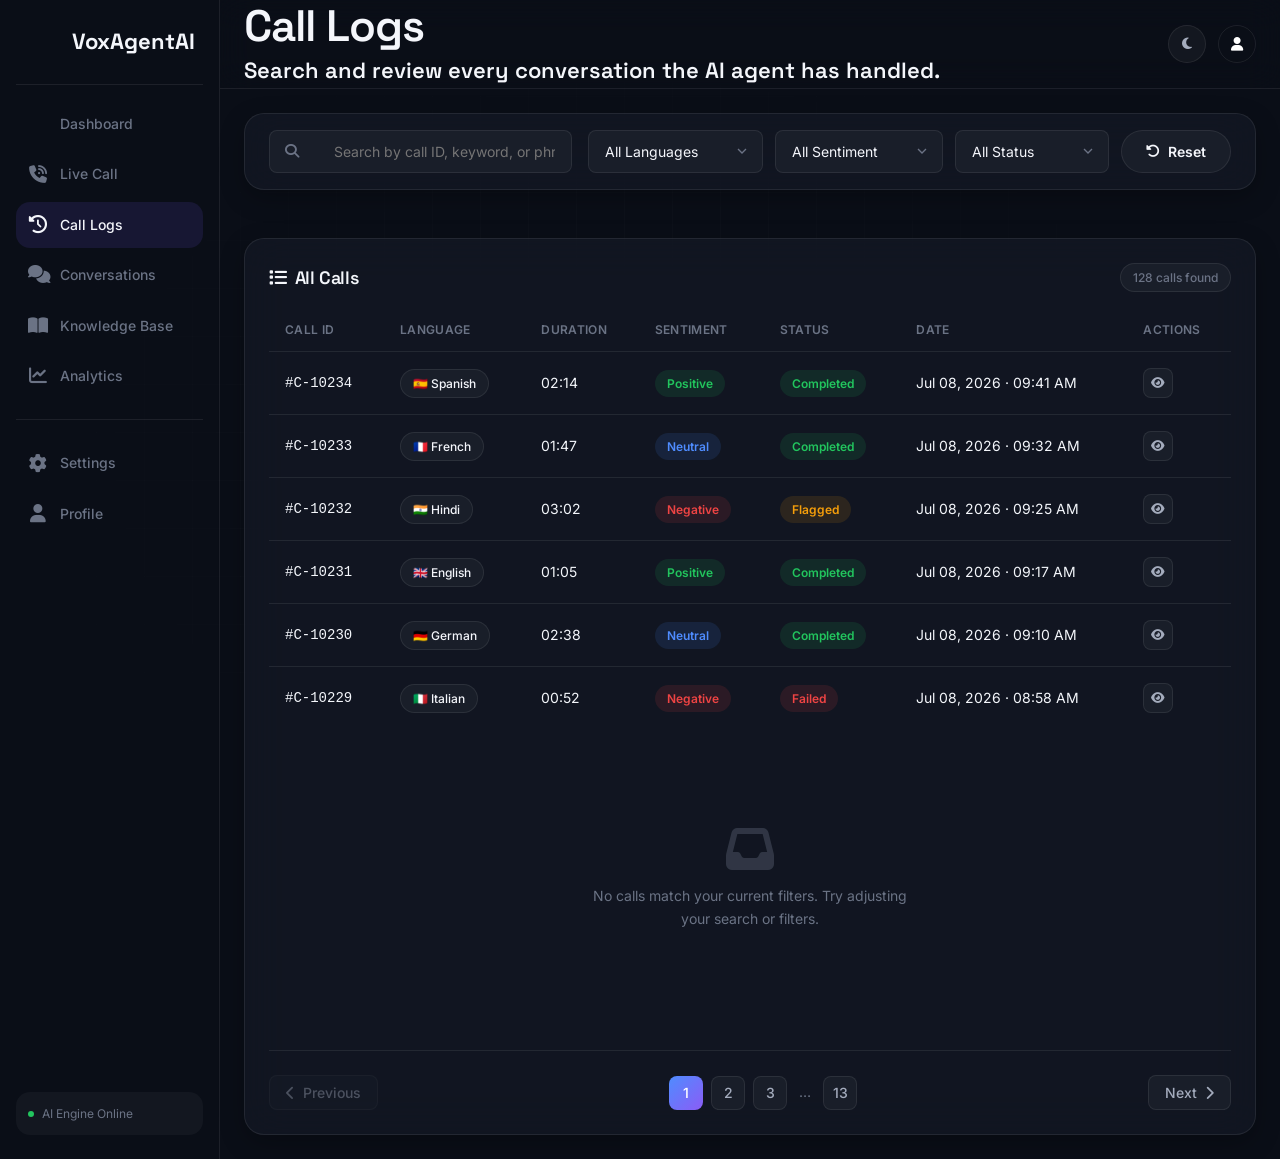
==== frontend/call-logs.html @ 4a0886b3 "Initial commit" ====
<!DOCTYPE html>
<html lang="en">
<head>
<meta charset="UTF-8">
<meta name="viewport" content="width=device-width, initial-scale=1.0">
<title>Call Logs — VoxAgent AI</title>
<meta name="description" content="Search, filter, and review the full transcript history of every AI voice agent call.">

<link rel="preconnect" href="https://fonts.googleapis.com">
<link rel="preconnect" href="https://fonts.gstatic.com" crossorigin>
<link href="https://fonts.googleapis.com/css2?family=Space+Grotesk:wght@400;500;600;700&family=Inter:wght@300;400;500;600;700;800&display=swap" rel="stylesheet">
<link rel="stylesheet" href="https://cdnjs.cloudflare.com/ajax/libs/font-awesome/6.5.1/css/all.min.css">

<link rel="stylesheet" href="css/style.css">
<link rel="stylesheet" href="css/components.css">
<link rel="stylesheet" href="css/dashboard.css">
<link rel="stylesheet" href="css/animations.css">
<link rel="stylesheet" href="css/responsive.css">
</head>
<body class="dark-mode" data-page="call-logs">

<div class="bg-decoration" aria-hidden="true">
  <div class="bg-glow bg-glow-1"></div>
  <div class="bg-glow bg-glow-2"></div>
  <div class="bg-grid"></div>
</div>

<div class="app-shell">

  <!-- SIDEBAR -->
  <aside class="sidebar" id="sidebar">
    <div class="sidebar-logo">
      <span class="logo-icon"><i class="fa-solid fa-waveform-lines"></i></span>
      <span class="logo-text">VoxAgent<span class="logo-accent">AI</span></span>
    </div>

    <nav class="sidebar-nav">
      <a href="dashboard.html" class="sidebar-link">
        <i class="fa-solid fa-grid-2"></i><span>Dashboard</span>
      </a>
      <a href="live-calls.html" class="sidebar-link">
        <i class="fa-solid fa-phone-volume"></i><span>Live Call</span>
      </a>
      <a href="call-logs.html" class="sidebar-link active">
        <i class="fa-solid fa-clock-rotate-left"></i><span>Call Logs</span>
      </a>
      <a href="conversation.html" class="sidebar-link">
        <i class="fa-solid fa-comments"></i><span>Conversations</span>
      </a>
      <a href="knowledge.html" class="sidebar-link">
        <i class="fa-solid fa-book-open"></i><span>Knowledge Base</span>
      </a>
      <a href="analytics.html" class="sidebar-link">
        <i class="fa-solid fa-chart-line"></i><span>Analytics</span>
      </a>
      <div class="sidebar-divider"></div>
      <a href="settings.html" class="sidebar-link">
        <i class="fa-solid fa-gear"></i><span>Settings</span>
      </a>
      <a href="profile.html" class="sidebar-link">
        <i class="fa-solid fa-user"></i><span>Profile</span>
      </a>
    </nav>

    <div class="sidebar-footer">
      <div class="sidebar-status">
        <span class="pulse-dot pulse-dot-sm"></span> AI Engine Online
      </div>
    </div>
  </aside>

  <!-- MAIN CONTENT -->
  <div class="main-content">

    <header class="topbar">
      <button class="sidebar-hamburger" id="sidebarHamburger" aria-label="Toggle sidebar">
        <i class="fa-solid fa-bars"></i>
      </button>
      <div class="topbar-title">
        <h1>Call Logs</h1>
        <p>Search and review every conversation the AI agent has handled.</p>
      </div>
      <div class="topbar-actions">
        <button class="theme-toggle" id="themeToggle" aria-label="Toggle theme">
          <i class="fa-solid fa-moon"></i>
        </button>
        <div class="topbar-avatar">
          <img src="assets/images/avatar-placeholder.png" alt="User avatar" onerror="this.style.display='none'">
          <span class="avatar-fallback"><i class="fa-solid fa-user"></i></span>
        </div>
      </div>
    </header>

    <div class="page-content">

      <!-- ============================================= -->
      <!-- FILTER BAR                                      -->
      <!-- ============================================= -->
      <div class="filter-bar glass-panel">
        <div class="filter-search-wrap">
          <i class="fa-solid fa-magnifying-glass"></i>
          <input type="text" id="callSearchInput" class="form-input filter-search-input" placeholder="Search by call ID, keyword, or phrase...">
        </div>

        <div class="filter-select-group">
          <select class="form-select filter-select" id="filterLanguage">
            <option value="">All Languages</option>
            <option value="en">English</option>
            <option value="es">Spanish</option>
            <option value="fr">French</option>
            <option value="de">German</option>
            <option value="hi">Hindi</option>
          </select>

          <select class="form-select filter-select" id="filterSentiment">
            <option value="">All Sentiment</option>
            <option value="positive">Positive</option>
            <option value="neutral">Neutral</option>
            <option value="negative">Negative</option>
          </select>

          <select class="form-select filter-select" id="filterStatus">
            <option value="">All Status</option>
            <option value="completed">Completed</option>
            <option value="flagged">Flagged</option>
            <option value="failed">Failed</option>
          </select>

          <button class="btn btn-outline" id="filterResetBtn">
            <i class="fa-solid fa-rotate-left"></i> Reset
          </button>
        </div>
      </div>

      <!-- ============================================= -->
      <!-- CALL LOGS TABLE                                 -->
      <!-- ============================================= -->
      <div class="table-card glass-panel">
        <div class="table-card-header">
          <h3><i class="fa-solid fa-list"></i> All Calls</h3>
          <span class="chart-badge" id="callCountBadge">128 calls found</span>
        </div>

        <div class="table-scroll">
          <table class="data-table" id="callLogsTable">
            <thead>
              <tr>
                <th>Call ID</th>
                <th>Language</th>
                <th>Duration</th>
                <th>Sentiment</th>
                <th>Status</th>
                <th>Date</th>
                <th>Actions</th>
              </tr>
            </thead>
            <tbody id="callLogsBody">
              <tr data-call-id="C-10234">
                <td class="cell-mono">#C-10234</td>
                <td><span class="lang-pill">🇪🇸 Spanish</span></td>
                <td>02:14</td>
                <td><span class="sentiment-tag sentiment-positive-tag">Positive</span></td>
                <td><span class="status-tag status-completed">Completed</span></td>
                <td>Jul 08, 2026 · 09:41 AM</td>
                <td>
                  <button class="table-icon-btn view-transcript-btn" data-call-id="C-10234" title="View transcript">
                    <i class="fa-solid fa-eye"></i>
                  </button>
                </td>
              </tr>
              <tr data-call-id="C-10233">
                <td class="cell-mono">#C-10233</td>
                <td><span class="lang-pill">🇫🇷 French</span></td>
                <td>01:47</td>
                <td><span class="sentiment-tag sentiment-neutral-tag">Neutral</span></td>
                <td><span class="status-tag status-completed">Completed</span></td>
                <td>Jul 08, 2026 · 09:32 AM</td>
                <td>
                  <button class="table-icon-btn view-transcript-btn" data-call-id="C-10233" title="View transcript">
                    <i class="fa-solid fa-eye"></i>
                  </button>
                </td>
              </tr>
              <tr data-call-id="C-10232">
                <td class="cell-mono">#C-10232</td>
                <td><span class="lang-pill">🇮🇳 Hindi</span></td>
                <td>03:02</td>
                <td><span class="sentiment-tag sentiment-negative-tag">Negative</span></td>
                <td><span class="status-tag status-flagged">Flagged</span></td>
                <td>Jul 08, 2026 · 09:25 AM</td>
                <td>
                  <button class="table-icon-btn view-transcript-btn" data-call-id="C-10232" title="View transcript">
                    <i class="fa-solid fa-eye"></i>
                  </button>
                </td>
              </tr>
              <tr data-call-id="C-10231">
                <td class="cell-mono">#C-10231</td>
                <td><span class="lang-pill">🇬🇧 English</span></td>
                <td>01:05</td>
                <td><span class="sentiment-tag sentiment-positive-tag">Positive</span></td>
                <td><span class="status-tag status-completed">Completed</span></td>
                <td>Jul 08, 2026 · 09:17 AM</td>
                <td>
                  <button class="table-icon-btn view-transcript-btn" data-call-id="C-10231" title="View transcript">
                    <i class="fa-solid fa-eye"></i>
                  </button>
                </td>
              </tr>
              <tr data-call-id="C-10230">
                <td class="cell-mono">#C-10230</td>
                <td><span class="lang-pill">🇩🇪 German</span></td>
                <td>02:38</td>
                <td><span class="sentiment-tag sentiment-neutral-tag">Neutral</span></td>
                <td><span class="status-tag status-completed">Completed</span></td>
                <td>Jul 08, 2026 · 09:10 AM</td>
                <td>
                  <button class="table-icon-btn view-transcript-btn" data-call-id="C-10230" title="View transcript">
                    <i class="fa-solid fa-eye"></i>
                  </button>
                </td>
              </tr>
              <tr data-call-id="C-10229">
                <td class="cell-mono">#C-10229</td>
                <td><span class="lang-pill">🇮🇹 Italian</span></td>
                <td>00:52</td>
                <td><span class="sentiment-tag sentiment-negative-tag">Negative</span></td>
                <td><span class="status-tag status-failed">Failed</span></td>
                <td>Jul 08, 2026 · 08:58 AM</td>
                <td>
                  <button class="table-icon-btn view-transcript-btn" data-call-id="C-10229" title="View transcript">
                    <i class="fa-solid fa-eye"></i>
                  </button>
                </td>
              </tr>
            </tbody>
          </table>
        </div>

        <!-- Empty state (hidden by default, shown by JS when no results) -->
        <div class="empty-state" id="callLogsEmpty" hidden>
          <i class="fa-solid fa-inbox"></i>
          <p>No calls match your current filters. Try adjusting your search or filters.</p>
        </div>

        <!-- Pagination -->
        <div class="pagination" id="callLogsPagination">
          <button class="pagination-btn" id="paginationPrev" disabled>
            <i class="fa-solid fa-chevron-left"></i> Previous
          </button>
          <div class="pagination-pages" id="paginationPages">
            <button class="pagination-page active">1</button>
            <button class="pagination-page">2</button>
            <button class="pagination-page">3</button>
            <span class="pagination-ellipsis">…</span>
            <button class="pagination-page">13</button>
          </div>
          <button class="pagination-btn" id="paginationNext">
            Next <i class="fa-solid fa-chevron-right"></i>
          </button>
        </div>
      </div>

    </div>
  </div>
</div>

<!-- ============================================= -->
<!-- TRANSCRIPT VIEWER MODAL                         -->
<!-- ============================================= -->
<div class="modal-overlay" id="transcriptModal">
  <div class="modal-box glass-panel transcript-modal-box">
    <div class="modal-header">
      <h3><i class="fa-solid fa-file-lines"></i> Transcript — <span id="transcriptModalCallId">#C-10234</span></h3>
      <button class="modal-close" id="transcriptModalClose"><i class="fa-solid fa-xmark"></i></button>
    </div>

    <div class="transcript-modal-meta">
      <span><i class="fa-solid fa-language"></i> Spanish (es-ES)</span>
      <span><i class="fa-solid fa-clock"></i> 02:14</span>
      <span><i class="fa-solid fa-face-smile"></i> Positive sentiment</span>
    </div>

    <div class="modal-body transcript-modal-scroll" id="transcriptModalBody">
      <div class="turn turn-user">
        <div class="turn-avatar"><i class="fa-solid fa-user"></i></div>
        <div class="turn-bubble">
          <p class="turn-text">¿Cuál es el estado de mi pedido #4521?</p>
          <span class="turn-meta">09:41:02 AM</span>
        </div>
      </div>
      <div class="turn turn-ai">
        <div class="turn-avatar"><i class="fa-solid fa-robot"></i></div>
        <div class="turn-bubble">
          <p class="turn-text">Tu pedido #4521 fue enviado ayer y llega el jueves.</p>
          <span class="turn-meta">Gemini · 310ms</span>
        </div>
      </div>
      <div class="turn turn-user">
        <div class="turn-avatar"><i class="fa-solid fa-user"></i></div>
        <div class="turn-bubble">
          <p class="turn-text">Perfecto, muchas gracias por la ayuda.</p>
          <span class="turn-meta">09:41:38 AM</span>
        </div>
      </div>
      <div class="turn turn-ai">
        <div class="turn-avatar"><i class="fa-solid fa-robot"></i></div>
        <div class="turn-bubble">
          <p class="turn-text">De nada. ¿Hay algo más en lo que pueda ayudarte?</p>
          <span class="turn-meta">Gemini · 280ms</span>
        </div>
      </div>
    </div>

    <div class="modal-actions">
      <button class="btn btn-outline" id="transcriptModalCancel">Close</button>
      <a href="conversation.html" class="btn btn-primary" id="transcriptModalFullView">
        <i class="fa-solid fa-up-right-and-down-left-from-center"></i> Open Full View
      </a>
    </div>
  </div>
</div>

<div class="toast-container" id="toastContainer"></div>

<script src="js/utils.js"></script>
<script src="js/api.js"></script>
<script src="js/app.js"></script>
<script src="js/calls.js"></script>
</body>
</html>
---- frontend/css/style.css ----
/* ==========================================================================
   VoxAgent AI — Global Stylesheet
   Design tokens, resets, typography, and core reusable layout components.
   Loaded on every page. Theme is controlled via body.dark-mode / body.light-mode.
   ========================================================================== */

/* --------------------------------------------------------------------------
   1. CSS VARIABLES — DESIGN TOKENS
   -------------------------------------------------------------------------- */
:root {
  /* Brand accent colors (theme-independent) */
  --accent-blue:    #4f8cff;
  --accent-purple:  #8b5cf6;
  --accent-green:   #22c55e;
  --accent-orange:  #f59e0b;
  --accent-pink:    #ec4899;
  --accent-teal:    #14b8a6;
  --accent-red:     #ef4444;

  /* Gradient */
  --gradient-primary: linear-gradient(135deg, var(--accent-blue), var(--accent-purple));

  /* Typography */
  --font-body: 'Inter', -apple-system, BlinkMacSystemFont, sans-serif;
  --font-display: 'Space Grotesk', 'Inter', sans-serif;

  /* Font sizes */
  --fs-xs: 0.75rem;
  --fs-sm: 0.875rem;
  --fs-base: 1rem;
  --fs-md: 1.125rem;
  --fs-lg: 1.375rem;
  --fs-xl: 1.75rem;
  --fs-2xl: 2.25rem;
  --fs-3xl: 3rem;
  --fs-4xl: 3.75rem;

  /* Spacing scale */
  --space-1: 0.25rem;
  --space-2: 0.5rem;
  --space-3: 0.75rem;
  --space-4: 1rem;
  --space-5: 1.5rem;
  --space-6: 2rem;
  --space-7: 3rem;
  --space-8: 4rem;
  --space-9: 6rem;

  /* Radii */
  --radius-sm: 8px;
  --radius-md: 14px;
  --radius-lg: 20px;
  --radius-full: 999px;

  /* Shadows */
  --shadow-sm: 0 2px 8px rgba(0, 0, 0, 0.15);
  --shadow-md: 0 8px 24px rgba(0, 0, 0, 0.25);
  --shadow-lg: 0 16px 48px rgba(0, 0, 0, 0.35);
  --shadow-glow-blue: 0 0 32px rgba(79, 140, 255, 0.25);

  /* Transitions */
  --transition-fast: 150ms ease;
  --transition-base: 250ms ease;
  --transition-slow: 450ms cubic-bezier(0.22, 1, 0.36, 1);

  /* Z-index scale */
  --z-nav: 100;
  --z-modal: 200;
  --z-toast: 300;

  /* Layout */
  --nav-height: 72px;
  --max-width: 1280px;
}

/* Dark mode (default) */
body.dark-mode {
  --bg-primary: #0a0e17;
  --bg-secondary: #10151f;
  --bg-elevated: #161c29;
  --bg-glass: rgba(22, 28, 41, 0.6);
  --border-glass: rgba(255, 255, 255, 0.08);
  --text-primary: #f4f6fb;
  --text-secondary: #a4acbd;
  --text-muted: #6b7385;
  --input-bg: rgba(255, 255, 255, 0.04);
}

/* Light mode */
body.light-mode {
  --bg-primary: #f7f8fb;
  --bg-secondary: #ffffff;
  --bg-elevated: #ffffff;
  --bg-glass: rgba(255, 255, 255, 0.65);
  --border-glass: rgba(15, 23, 42, 0.08);
  --text-primary: #10151f;
  --text-secondary: #4b5468;
  --text-muted: #8891a3;
  --input-bg: rgba(15, 23, 42, 0.03);
}

/* --------------------------------------------------------------------------
   2. RESET & BASE
   -------------------------------------------------------------------------- */
*, *::before, *::after {
  box-sizing: border-box;
  margin: 0;
  padding: 0;
}

html {
  scroll-behavior: smooth;
  -webkit-font-smoothing: antialiased;
}

body {
  font-family: var(--font-body);
  background-color: var(--bg-primary);
  color: var(--text-primary);
  line-height: 1.6;
  min-height: 100vh;
  overflow-x: hidden;
  transition: background-color var(--transition-base), color var(--transition-base);
}

img, svg {
  max-width: 100%;
  display: block;
}

a {
  text-decoration: none;
  color: inherit;
}

button {
  font-family: inherit;
  cursor: pointer;
  border: none;
  background: none;
  color: inherit;
}

input, textarea, select {
  font-family: inherit;
  color: inherit;
}

ul, ol {
  list-style: none;
}

h1, h2, h3, h4, h5, h6 {
  font-family: var(--font-display);
  font-weight: 600;
  line-height: 1.2;
  letter-spacing: -0.02em;
}

/* Scrollbar */
::-webkit-scrollbar {
  width: 10px;
}
::-webkit-scrollbar-track {
  background: var(--bg-primary);
}
::-webkit-scrollbar-thumb {
  background: var(--border-glass);
  border-radius: var(--radius-full);
}
::-webkit-scrollbar-thumb:hover {
  background: var(--accent-blue);
}

/* --------------------------------------------------------------------------
   3. BACKGROUND DECORATION
   -------------------------------------------------------------------------- */
.bg-decoration {
  position: fixed;
  inset: 0;
  z-index: -1;
  overflow: hidden;
  pointer-events: none;
}

.bg-glow {
  position: absolute;
  border-radius: 50%;
  filter: blur(120px);
  opacity: 0.35;
}

.bg-glow-1 {
  width: 600px;
  height: 600px;
  top: -200px;
  left: -100px;
  background: var(--accent-blue);
}

.bg-glow-2 {
  width: 500px;
  height: 500px;
  bottom: -150px;
  right: -100px;
  background: var(--accent-purple);
}

.bg-grid {
  position: absolute;
  inset: 0;
  background-image:
    linear-gradient(var(--border-glass) 1px, transparent 1px),
    linear-gradient(90deg, var(--border-glass) 1px, transparent 1px);
  background-size: 48px 48px;
  mask-image: radial-gradient(ellipse 80% 60% at 50% 0%, black 40%, transparent 100%);
}

/* --------------------------------------------------------------------------
   4. GLASS PANEL (core reusable surface)
   -------------------------------------------------------------------------- */
.glass-panel {
  background: var(--bg-glass);
  border: 1px solid var(--border-glass);
  border-radius: var(--radius-lg);
  backdrop-filter: blur(20px);
  -webkit-backdrop-filter: blur(20px);
  box-shadow: var(--shadow-md);
}

/* --------------------------------------------------------------------------
   5. NAVBAR
   -------------------------------------------------------------------------- */
.navbar {
  position: sticky;
  top: 0;
  z-index: var(--z-nav);
  height: var(--nav-height);
  display: flex;
  align-items: center;
  background: var(--bg-glass);
  backdrop-filter: blur(20px);
  -webkit-backdrop-filter: blur(20px);
  border-bottom: 1px solid var(--border-glass);
}

.nav-container {
  width: 100%;
  max-width: var(--max-width);
  margin: 0 auto;
  padding: 0 var(--space-6);
  display: flex;
  align-items: center;
  justify-content: space-between;
  gap: var(--space-5);
}

.nav-logo {
  display: flex;
  align-items: center;
  gap: var(--space-2);
  font-family: var(--font-display);
  font-weight: 700;
  font-size: var(--fs-md);
  flex-shrink: 0;
}

.logo-icon {
  display: inline-flex;
  align-items: center;
  justify-content: center;
  width: 34px;
  height: 34px;
  border-radius: var(--radius-sm);
  background: var(--gradient-primary);
  color: #fff;
  font-size: var(--fs-sm);
}

.logo-text { color: var(--text-primary); }
.logo-accent { color: var(--accent-blue); }

.nav-links {
  display: flex;
  align-items: center;
  gap: var(--space-6);
}

.nav-link {
  font-size: var(--fs-sm);
  font-weight: 500;
  color: var(--text-secondary);
  transition: color var(--transition-fast);
  position: relative;
}

.nav-link:hover { color: var(--text-primary); }

.nav-actions {
  display: flex;
  align-items: center;
  gap: var(--space-4);
}

.theme-toggle {
  width: 38px;
  height: 38px;
  border-radius: var(--radius-full);
  display: flex;
  align-items: center;
  justify-content: center;
  background: var(--input-bg);
  border: 1px solid var(--border-glass);
  color: var(--text-secondary);
  transition: all var(--transition-fast);
}

.theme-toggle:hover {
  color: var(--accent-blue);
  border-color: var(--accent-blue);
}

.nav-hamburger {
  display: none;
  flex-direction: column;
  gap: 5px;
  width: 24px;
}

.nav-hamburger span {
  display: block;
  height: 2px;
  width: 100%;
  background: var(--text-primary);
  border-radius: 2px;
}

/* --------------------------------------------------------------------------
   6. BUTTONS
   -------------------------------------------------------------------------- */
.btn {
  display: inline-flex;
  align-items: center;
  justify-content: center;
  gap: var(--space-2);
  padding: var(--space-3) var(--space-5);
  border-radius: var(--radius-full);
  font-size: var(--fs-sm);
  font-weight: 600;
  white-space: nowrap;
  transition: all var(--transition-fast);
}

.btn-lg {
  padding: var(--space-4) var(--space-6);
  font-size: var(--fs-base);
}

.btn-primary {
  background: var(--gradient-primary);
  color: #fff;
  box-shadow: var(--shadow-glow-blue);
}

.btn-primary:hover {
  transform: translateY(-2px);
  box-shadow: 0 8px 32px rgba(79, 140, 255, 0.4);
}

.btn-ghost {
  color: var(--text-secondary);
  background: transparent;
}

.btn-ghost:hover { color: var(--text-primary); }

.btn-outline {
  border: 1px solid var(--border-glass);
  color: var(--text-primary);
  background: var(--input-bg);
}

.btn-outline:hover {
  border-color: var(--accent-blue);
  color: var(--accent-blue);
}

/* --------------------------------------------------------------------------
   7. SECTION LAYOUT PRIMITIVES
   -------------------------------------------------------------------------- */
section {
  max-width: var(--max-width);
  margin: 0 auto;
  padding: var(--space-9) var(--space-6);
}

.section-header {
  text-align: center;
  max-width: 640px;
  margin: 0 auto var(--space-8);
}

.section-tag {
  display: inline-block;
  padding: var(--space-1) var(--space-4);
  border-radius: var(--radius-full);
  background: var(--input-bg);
  border: 1px solid var(--border-glass);
  color: var(--accent-blue);
  font-size: var(--fs-xs);
  font-weight: 600;
  letter-spacing: 0.05em;
  text-transform: uppercase;
  margin-bottom: var(--space-4);
}

.section-title {
  font-size: var(--fs-2xl);
  color: var(--text-primary);
  margin-bottom: var(--space-3);
}

.section-subtitle {
  color: var(--text-secondary);
  font-size: var(--fs-md);
}

/* --------------------------------------------------------------------------
   8. HERO SECTION
   -------------------------------------------------------------------------- */
.hero {
  padding-top: var(--space-9);
  text-align: center;
}

.hero-container {
  max-width: 880px;
  margin: 0 auto;
  display: flex;
  flex-direction: column;
  align-items: center;
}

.hero-badge {
  display: inline-flex;
  align-items: center;
  gap: var(--space-2);
  padding: var(--space-2) var(--space-4);
  border-radius: var(--radius-full);
  background: var(--input-bg);
  border: 1px solid var(--border-glass);
  font-size: var(--fs-xs);
  font-weight: 500;
  color: var(--text-secondary);
  margin-bottom: var(--space-5);
}

.pulse-dot {
  width: 8px;
  height: 8px;
  border-radius: 50%;
  background: var(--accent-green);
  box-shadow: 0 0 0 rgba(34, 197, 94, 0.6);
  animation: pulseDot 2s infinite;
}

.pulse-dot-sm { width: 6px; height: 6px; }

.hero-title {
  font-size: var(--fs-4xl);
  color: var(--text-primary);
  margin-bottom: var(--space-5);
}

.gradient-text {
  display: block;
  background: var(--gradient-primary);
  -webkit-background-clip: text;
  background-clip: text;
  color: transparent;
}

.hero-subtitle {
  font-size: var(--fs-md);
  color: var(--text-secondary);
  max-width: 620px;
  margin-bottom: var(--space-6);
}

.hero-cta {
  display: flex;
  gap: var(--space-4);
  margin-bottom: var(--space-8);
  flex-wrap: wrap;
  justify-content: center;
}

.hero-stats {
  display: flex;
  align-items: center;
  gap: var(--space-6);
  margin-bottom: var(--space-8);
  flex-wrap: wrap;
  justify-content: center;
}

.stat-item {
  display: flex;
  flex-direction: column;
  align-items: center;
}

.stat-value {
  font-family: var(--font-display);
  font-size: var(--fs-2xl);
  font-weight: 700;
  color: var(--text-primary);
}

.stat-suffix {
  font-family: var(--font-display);
  font-size: var(--fs-lg);
  font-weight: 700;
  color: var(--text-primary);
  margin-left: 2px;
}

.stat-label {
  font-size: var(--fs-xs);
  color: var(--text-muted);
  margin-top: var(--space-1);
}

.stat-divider {
  width: 1px;
  height: 32px;
  background: var(--border-glass);
}

/* Hero visual — call preview mock */
.hero-visual {
  width: 100%;
  max-width: 640px;
}

.call-preview { padding: 0; overflow: hidden; text-align: left; }

.call-preview-header {
  display: flex;
  align-items: center;
  gap: var(--space-3);
  padding: var(--space-4) var(--space-5);
  border-bottom: 1px solid var(--border-glass);
}

.call-preview-dots {
  display: flex;
  gap: 6px;
}

.call-preview-dots span {
  width: 10px;
  height: 10px;
  border-radius: 50%;
  background: var(--border-glass);
}

.call-preview-title {
  font-size: var(--fs-sm);
  font-weight: 600;
  color: var(--text-secondary);
  flex: 1;
}

.call-preview-status {
  display: flex;
  align-items: center;
  gap: var(--space-2);
  font-size: var(--fs-xs);
  color: var(--accent-green);
  font-weight: 500;
}

.call-preview-body {
  padding: var(--space-5);
}

.voice-wave {
  display: flex;
  align-items: center;
  justify-content: center;
  gap: 4px;
  height: 48px;
  margin-bottom: var(--space-5);
}

.voice-wave span {
  width: 4px;
  border-radius: var(--radius-full);
  background: var(--gradient-primary);
  animation: waveBounce 1.2s ease-in-out infinite;
}

.voice-wave span:nth-child(1) { height: 20%; animation-delay: 0s; }
.voice-wave span:nth-child(2) { height: 50%; animation-delay: 0.1s; }
.voice-wave span:nth-child(3) { height: 80%; animation-delay: 0.2s; }
.voice-wave span:nth-child(4) { height: 100%; animation-delay: 0.3s; }
.voice-wave span:nth-child(5) { height: 60%; animation-delay: 0.4s; }
.voice-wave span:nth-child(6) { height: 90%; animation-delay: 0.5s; }
.voice-wave span:nth-child(7) { height: 40%; animation-delay: 0.6s; }
.voice-wave span:nth-child(8) { height: 70%; animation-delay: 0.7s; }
.voice-wave span:nth-child(9) { height: 30%; animation-delay: 0.8s; }
.voice-wave span:nth-child(10) { height: 55%; animation-delay: 0.9s; }

.mock-transcript {
  display: flex;
  flex-direction: column;
  gap: var(--space-3);
}

.transcript-line {
  display: flex;
  align-items: flex-start;
  gap: var(--space-2);
  font-size: var(--fs-sm);
  color: var(--text-secondary);
}

.transcript-line i {
  margin-top: 3px;
  color: var(--text-muted);
  width: 16px;
}

.transcript-line.user { color: var(--text-primary); font-weight: 500; }
.transcript-line.detected i,
.transcript-line.detected { color: var(--accent-blue); font-size: var(--fs-xs); }
.transcript-line.ai { color: var(--text-primary); }
.transcript-line.ai i { color: var(--accent-purple); }

/* --------------------------------------------------------------------------
   9. TRUST STRIP
   -------------------------------------------------------------------------- */
.trust-strip {
  max-width: var(--max-width);
  margin: 0 auto;
  padding: var(--space-6) var(--space-6);
  text-align: center;
}

.trust-label {
  font-size: var(--fs-xs);
  color: var(--text-muted);
  text-transform: uppercase;
  letter-spacing: 0.05em;
  margin-bottom: var(--space-5);
}

.trust-logos {
  display: flex;
  flex-wrap: wrap;
  justify-content: center;
  gap: var(--space-7);
}

.trust-logos span {
  display: flex;
  align-items: center;
  gap: var(--space-2);
  color: var(--text-secondary);
  font-size: var(--fs-sm);
  font-weight: 500;
}

.trust-logos i { color: var(--accent-blue); }

/* --------------------------------------------------------------------------
   10. FEATURES GRID
   -------------------------------------------------------------------------- */
.features-grid {
  display: grid;
  grid-template-columns: repeat(3, 1fr);
  gap: var(--space-5);
}

.feature-card {
  padding: var(--space-6);
  transition: transform var(--transition-base), box-shadow var(--transition-base);
}

.feature-card:hover {
  transform: translateY(-4px);
  box-shadow: var(--shadow-lg);
}

.feature-icon {
  width: 48px;
  height: 48px;
  border-radius: var(--radius-md);
  display: flex;
  align-items: center;
  justify-content: center;
  font-size: var(--fs-lg);
  margin-bottom: var(--space-4);
  color: #fff;
}

.icon-blue   { background: linear-gradient(135deg, var(--accent-blue), #2563eb); }
.icon-purple { background: linear-gradient(135deg, var(--accent-purple), #6d28d9); }
.icon-green  { background: linear-gradient(135deg, var(--accent-green), #15803d); }
.icon-orange { background: linear-gradient(135deg, var(--accent-orange), #b45309); }
.icon-pink   { background: linear-gradient(135deg, var(--accent-pink), #be185d); }
.icon-teal   { background: linear-gradient(135deg, var(--accent-teal), #0f766e); }

.feature-card h3 {
  font-size: var(--fs-md);
  color: var(--text-primary);
  margin-bottom: var(--space-2);
}

.feature-card p {
  font-size: var(--fs-sm);
  color: var(--text-secondary);
}

/* --------------------------------------------------------------------------
   11. WORKFLOW DIAGRAM
   -------------------------------------------------------------------------- */
.workflow-diagram {
  display: flex;
  align-items: stretch;
  justify-content: center;
  gap: var(--space-3);
  flex-wrap: wrap;
}

.workflow-step {
  flex: 1 1 160px;
  max-width: 200px;
  text-align: center;
  padding: var(--space-5) var(--space-4);
  background: var(--bg-glass);
  border: 1px solid var(--border-glass);
  border-radius: var(--radius-md);
}

.workflow-icon {
  width: 44px;
  height: 44px;
  margin: 0 auto var(--space-3);
  border-radius: var(--radius-full);
  background: var(--gradient-primary);
  color: #fff;
  display: flex;
  align-items: center;
  justify-content: center;
  font-size: var(--fs-md);
}

.workflow-step h4 {
  font-size: var(--fs-sm);
  color: var(--text-primary);
  margin-bottom: var(--space-2);
}

.workflow-step p {
  font-size: var(--fs-xs);
  color: var(--text-secondary);
}

.workflow-arrow {
  display: flex;
  align-items: center;
  color: var(--text-muted);
  font-size: var(--fs-md);
}

/* --------------------------------------------------------------------------
   12. ARCHITECTURE PANEL
   -------------------------------------------------------------------------- */
.architecture-panel {
  padding: var(--space-7) var(--space-6);
  display: flex;
  flex-direction: column;
  align-items: center;
  gap: 0;
}

.arch-layer {
  display: flex;
  gap: var(--space-5);
  justify-content: center;
  flex-wrap: wrap;
}

.arch-layer-split { gap: var(--space-5); }

.arch-node {
  display: flex;
  flex-direction: column;
  align-items: center;
  gap: var(--space-2);
  padding: var(--space-4) var(--space-6);
  background: var(--input-bg);
  border: 1px solid var(--border-glass);
  border-radius: var(--radius-md);
  min-width: 180px;
}

.arch-node i {
  font-size: var(--fs-lg);
  color: var(--accent-blue);
}

.arch-node span {
  font-size: var(--fs-sm);
  font-weight: 600;
  color: var(--text-primary);
}

.arch-node small {
  font-size: var(--fs-xs);
  color: var(--text-muted);
}

.arch-connector {
  width: 2px;
  height: 32px;
  background: linear-gradient(var(--border-glass), var(--accent-blue), var(--border-glass));
  margin: var(--space-2) auto;
}

/* --------------------------------------------------------------------------
   13. TECH STACK GRID
   -------------------------------------------------------------------------- */
.tech-grid {
  display: grid;
  grid-template-columns: repeat(4, 1fr);
  gap: var(--space-4);
}

.tech-card {
  display: flex;
  flex-direction: column;
  align-items: center;
  gap: var(--space-3);
  padding: var(--space-5);
  font-size: var(--fs-sm);
  font-weight: 500;
  color: var(--text-secondary);
  transition: transform var(--transition-fast);
}

.tech-card:hover {
  transform: translateY(-3px);
  color: var(--text-primary);
}

.tech-card i {
  font-size: var(--fs-2xl);
  color: var(--accent-blue);
}

/* --------------------------------------------------------------------------
   14. FINAL CTA
   -------------------------------------------------------------------------- */
.final-cta { padding-bottom: var(--space-9); }

.cta-panel {
  text-align: center;
  padding: var(--space-8) var(--space-6);
  background: linear-gradient(135deg, rgba(79, 140, 255, 0.1), rgba(139, 92, 246, 0.1));
}

.cta-panel h2 {
  font-size: var(--fs-2xl);
  color: var(--text-primary);
  margin-bottom: var(--space-3);
}

.cta-panel p {
  color: var(--text-secondary);
  margin-bottom: var(--space-6);
}

/* --------------------------------------------------------------------------
   15. FOOTER
   -------------------------------------------------------------------------- */
.footer {
  border-top: 1px solid var(--border-glass);
  padding: var(--space-8) var(--space-6) var(--space-6);
}

.footer-container {
  max-width: var(--max-width);
  margin: 0 auto;
  display: flex;
  justify-content: space-between;
  gap: var(--space-8);
  flex-wrap: wrap;
}

.footer-brand {
  max-width: 280px;
}

.footer-brand .logo-text {
  display: inline-flex;
  margin-left: var(--space-2);
}

.footer-brand p {
  margin-top: var(--space-4);
  font-size: var(--fs-sm);
  color: var(--text-muted);
}

.footer-links {
  display: flex;
  gap: var(--space-8);
  flex-wrap: wrap;
}

.footer-col h5 {
  font-size: var(--fs-sm);
  color: var(--text-primary);
  margin-bottom: var(--space-4);
}

.footer-col a {
  display: block;
  font-size: var(--fs-sm);
  color: var(--text-secondary);
  margin-bottom: var(--space-3);
  transition: color var(--transition-fast);
}

.footer-col a:hover { color: var(--accent-blue); }

.footer-bottom {
  max-width: var(--max-width);
  margin: var(--space-7) auto 0;
  padding-top: var(--space-5);
  border-top: 1px solid var(--border-glass);
  text-align: center;
}

.footer-bottom p {
  font-size: var(--fs-xs);
  color: var(--text-muted);
}

/* --------------------------------------------------------------------------
   16. KEYFRAMES (base — extended further in animations.css)
   -------------------------------------------------------------------------- */
@keyframes pulseDot {
  0% { box-shadow: 0 0 0 0 rgba(34, 197, 94, 0.5); }
  70% { box-shadow: 0 0 0 8px rgba(34, 197, 94, 0); }
  100% { box-shadow: 0 0 0 0 rgba(34, 197, 94, 0); }
}

@keyframes waveBounce {
  0%, 100% { transform: scaleY(0.4); }
  50% { transform: scaleY(1); }
}
---- frontend/css/components.css ----
/* ==========================================================================
   VoxAgent AI — Components Stylesheet
   Stat cards, status cards, chart cards, data tables, badges & pills,
   upload dropzone, filter bar, pagination, modals, toasts.
   Requires style.css to be loaded first.
   ========================================================================== */

/* --------------------------------------------------------------------------
   1. STATS GRID (Dashboard top row)
   -------------------------------------------------------------------------- */
.stats-grid {
  display: grid;
  grid-template-columns: repeat(5, 1fr);
  gap: var(--space-4);
  margin-bottom: var(--space-5);
}

.kb-stats-grid {
  grid-template-columns: repeat(4, 1fr);
}

.stat-card {
  display: flex;
  align-items: flex-start;
  gap: var(--space-4);
  padding: var(--space-5);
  transition: transform var(--transition-base), box-shadow var(--transition-base);
}

.stat-card:hover {
  transform: translateY(-3px);
  box-shadow: var(--shadow-lg);
}

.stat-card-icon {
  width: 42px;
  height: 42px;
  flex-shrink: 0;
  border-radius: var(--radius-md);
  display: flex;
  align-items: center;
  justify-content: center;
  font-size: var(--fs-md);
  color: #fff;
}

.stat-card-body {
  display: flex;
  flex-direction: column;
  min-width: 0;
}

.stat-card-label {
  font-size: var(--fs-xs);
  color: var(--text-muted);
  font-weight: 500;
  text-transform: uppercase;
  letter-spacing: 0.03em;
  margin-bottom: var(--space-1);
}

.stat-card-value {
  font-family: var(--font-display);
  font-size: var(--fs-xl);
  font-weight: 700;
  color: var(--text-primary);
  line-height: 1.1;
}

.stat-card-delta {
  display: flex;
  align-items: center;
  gap: 4px;
  font-size: var(--fs-xs);
  margin-top: var(--space-2);
  font-weight: 500;
}

.stat-card-delta.positive { color: var(--accent-green); }
.stat-card-delta.negative { color: var(--accent-red); }
.stat-card-delta.neutral { color: var(--text-muted); }

/* --------------------------------------------------------------------------
   2. STATUS ROW (system health cards)
   -------------------------------------------------------------------------- */
.status-row {
  display: grid;
  grid-template-columns: repeat(3, 1fr);
  gap: var(--space-4);
  margin-bottom: var(--space-5);
}

.status-card {
  display: flex;
  align-items: center;
  gap: var(--space-4);
  padding: var(--space-4) var(--space-5);
}

.status-icon {
  width: 40px;
  height: 40px;
  border-radius: 50%;
  display: flex;
  align-items: center;
  justify-content: center;
  font-size: var(--fs-md);
  flex-shrink: 0;
}

.status-online {
  background: rgba(34, 197, 94, 0.12);
  color: var(--accent-green);
}

.status-offline {
  background: rgba(239, 68, 68, 0.12);
  color: var(--accent-red);
}

.status-degraded {
  background: rgba(245, 158, 11, 0.12);
  color: var(--accent-orange);
}

.status-info {
  display: flex;
  flex-direction: column;
  min-width: 0;
}

.status-title {
  font-size: var(--fs-sm);
  font-weight: 600;
  color: var(--text-primary);
}

.status-value {
  font-size: var(--fs-xs);
  color: var(--text-muted);
  margin-top: 2px;
}

.status-online-text { color: var(--accent-green); }
.status-offline-text { color: var(--accent-red); }
.status-degraded-text { color: var(--accent-orange); }

/* --------------------------------------------------------------------------
   3. CHARTS ROW
   -------------------------------------------------------------------------- */
.charts-row {
  display: grid;
  grid-template-columns: 1.6fr 1fr;
  gap: var(--space-4);
  margin-bottom: var(--space-5);
}

.chart-card {
  padding: var(--space-5);
  display: flex;
  flex-direction: column;
}

.chart-card-header {
  display: flex;
  justify-content: space-between;
  align-items: center;
  margin-bottom: var(--space-4);
}

.chart-card-header h3 {
  font-size: var(--fs-md);
  color: var(--text-primary);
  display: flex;
  align-items: center;
  gap: var(--space-2);
}

.chart-badge {
  font-size: var(--fs-xs);
  font-weight: 500;
  color: var(--text-muted);
  background: var(--input-bg);
  border: 1px solid var(--border-glass);
  padding: var(--space-1) var(--space-3);
  border-radius: var(--radius-full);
}

.chart-canvas-wrap {
  position: relative;
  height: 280px;
  width: 100%;
}

/* --------------------------------------------------------------------------
   4. TABLE CARD & DATA TABLE
   -------------------------------------------------------------------------- */
.table-card {
  padding: var(--space-5);
}

.table-card-header {
  display: flex;
  justify-content: space-between;
  align-items: center;
  margin-bottom: var(--space-4);
  flex-wrap: wrap;
  gap: var(--space-3);
}

.table-card-header h3 {
  font-size: var(--fs-md);
  color: var(--text-primary);
  display: flex;
  align-items: center;
  gap: var(--space-2);
}

.table-scroll {
  overflow-x: auto;
}

.data-table {
  width: 100%;
  border-collapse: collapse;
  font-size: var(--fs-sm);
}

.data-table thead th {
  text-align: left;
  padding: var(--space-3) var(--space-4);
  font-size: var(--fs-xs);
  font-weight: 600;
  color: var(--text-muted);
  text-transform: uppercase;
  letter-spacing: 0.03em;
  border-bottom: 1px solid var(--border-glass);
  white-space: nowrap;
}

.data-table tbody td {
  padding: var(--space-4);
  color: var(--text-primary);
  border-bottom: 1px solid var(--border-glass);
  white-space: nowrap;
}

.data-table tbody tr {
  transition: background var(--transition-fast);
}

.data-table tbody tr:hover {
  background: var(--input-bg);
}

.data-table tbody tr:last-child td {
  border-bottom: none;
}

.cell-mono {
  font-family: 'Courier New', monospace;
  font-size: var(--fs-sm);
  color: var(--text-secondary);
}

/* Icon buttons inside table rows (view, delete, retry, cancel) */
.table-icon-btn {
  display: inline-flex;
  align-items: center;
  justify-content: center;
  width: 30px;
  height: 30px;
  border-radius: var(--radius-sm);
  background: var(--input-bg);
  border: 1px solid var(--border-glass);
  color: var(--text-secondary);
  font-size: var(--fs-xs);
  margin-right: var(--space-2);
  transition: all var(--transition-fast);
}

.table-icon-btn:last-child { margin-right: 0; }

.table-icon-btn:hover {
  color: var(--accent-blue);
  border-color: var(--accent-blue);
}

.table-icon-btn.danger:hover {
  color: var(--accent-red);
  border-color: var(--accent-red);
}

.table-icon-btn:disabled {
  opacity: 0.35;
  cursor: not-allowed;
}

/* --------------------------------------------------------------------------
   5. PILLS, BADGES & TAGS
   -------------------------------------------------------------------------- */
.lang-pill {
  display: inline-flex;
  align-items: center;
  gap: var(--space-2);
  padding: var(--space-1) var(--space-3);
  border-radius: var(--radius-full);
  background: var(--input-bg);
  border: 1px solid var(--border-glass);
  font-size: var(--fs-xs);
  font-weight: 500;
}

.sentiment-tag,
.status-tag {
  display: inline-flex;
  align-items: center;
  gap: var(--space-1);
  padding: var(--space-1) var(--space-3);
  border-radius: var(--radius-full);
  font-size: var(--fs-xs);
  font-weight: 600;
  white-space: nowrap;
}

.sentiment-positive-tag {
  background: rgba(34, 197, 94, 0.12);
  color: var(--accent-green);
}

.sentiment-neutral-tag {
  background: rgba(79, 140, 255, 0.12);
  color: var(--accent-blue);
}

.sentiment-negative-tag {
  background: rgba(239, 68, 68, 0.12);
  color: var(--accent-red);
}

.status-completed {
  background: rgba(34, 197, 94, 0.12);
  color: var(--accent-green);
}

.status-flagged {
  background: rgba(245, 158, 11, 0.12);
  color: var(--accent-orange);
}

.status-in-progress {
  background: rgba(79, 140, 255, 0.12);
  color: var(--accent-blue);
}

.status-failed {
  background: rgba(239, 68, 68, 0.12);
  color: var(--accent-red);
}

/* --------------------------------------------------------------------------
   6. FORM ELEMENTS (shared across Login, Settings, Knowledge Base, Filters)
   -------------------------------------------------------------------------- */
.form-group {
  display: flex;
  flex-direction: column;
  gap: var(--space-2);
  margin-bottom: var(--space-5);
}

.form-label {
  font-size: var(--fs-sm);
  font-weight: 600;
  color: var(--text-primary);
}

.form-input,
.form-select,
.form-textarea {
  padding: var(--space-3) var(--space-4);
  border-radius: var(--radius-sm);
  border: 1px solid var(--border-glass);
  background: var(--input-bg);
  color: var(--text-primary);
  font-size: var(--fs-sm);
  font-family: inherit;
  width: 100%;
  transition: border-color var(--transition-fast);
}

.form-select {
  appearance: none;
  -webkit-appearance: none;
  background-image: url("data:image/svg+xml,%3Csvg xmlns='http://www.w3.org/2000/svg' viewBox='0 0 24 24' fill='none' stroke='%236b7385' stroke-width='2'%3E%3Cpath d='M6 9l6 6 6-6'/%3E%3C/svg%3E");
  background-repeat: no-repeat;
  background-position: right 12px center;
  background-size: 16px;
  padding-right: var(--space-8);
  cursor: pointer;
}

.form-input:focus,
.form-select:focus,
.form-textarea:focus {
  outline: none;
  border-color: var(--accent-blue);
}

.form-hint {
  font-size: var(--fs-xs);
  color: var(--text-muted);
}

.form-error {
  font-size: var(--fs-xs);
  color: var(--accent-red);
}

/* --------------------------------------------------------------------------
   7. EMPTY STATES (reused on Call Logs, Knowledge Base, Analytics)
   -------------------------------------------------------------------------- */
.empty-state {
  display: flex;
  flex-direction: column;
  align-items: center;
  justify-content: center;
  gap: var(--space-3);
  padding: var(--space-9) var(--space-5);
  color: var(--text-muted);
  text-align: center;
}

.empty-state i {
  font-size: var(--fs-3xl);
  opacity: 0.35;
}

.empty-state p {
  font-size: var(--fs-sm);
  max-width: 320px;
}

/* --------------------------------------------------------------------------
   8. MODAL (shared: delete confirm, transcript viewer, upload preview)
   -------------------------------------------------------------------------- */
.modal-overlay {
  position: fixed;
  inset: 0;
  background: rgba(0, 0, 0, 0.55);
  backdrop-filter: blur(4px);
  display: flex;
  align-items: center;
  justify-content: center;
  z-index: var(--z-modal);
  opacity: 0;
  pointer-events: none;
  transition: opacity var(--transition-base);
  padding: var(--space-5);
}

.modal-overlay.active {
  opacity: 1;
  pointer-events: auto;
}

.modal-box {
  width: 100%;
  max-width: 420px;
  padding: var(--space-6);
  transform: translateY(16px);
  transition: transform var(--transition-base);
}

.modal-overlay.active .modal-box {
  transform: translateY(0);
}

.modal-header {
  display: flex;
  justify-content: space-between;
  align-items: center;
  margin-bottom: var(--space-4);
}

.modal-header h3 {
  font-size: var(--fs-md);
  color: var(--text-primary);
  display: flex;
  align-items: center;
  gap: var(--space-2);
}

.modal-close {
  width: 30px;
  height: 30px;
  border-radius: 50%;
  display: flex;
  align-items: center;
  justify-content: center;
  color: var(--text-muted);
  background: var(--input-bg);
  flex-shrink: 0;
}

.modal-close:hover { color: var(--text-primary); }

.modal-body {
  font-size: var(--fs-sm);
  color: var(--text-secondary);
  margin-bottom: var(--space-6);
}

.modal-actions {
  display: flex;
  justify-content: flex-end;
  gap: var(--space-3);
}

/* Larger transcript viewer modal variant */
.transcript-modal-box {
  max-width: 640px;
}

.transcript-modal-meta {
  display: flex;
  gap: var(--space-5);
  flex-wrap: wrap;
  margin-bottom: var(--space-5);
  padding-bottom: var(--space-4);
  border-bottom: 1px solid var(--border-glass);
}

.transcript-modal-meta span {
  display: flex;
  align-items: center;
  gap: var(--space-2);
  font-size: var(--fs-sm);
  color: var(--text-secondary);
}

.transcript-modal-meta i {
  color: var(--accent-blue);
}

.transcript-modal-scroll {
  max-height: 400px;
  overflow-y: auto;
  display: flex;
  flex-direction: column;
  gap: var(--space-4);
  margin-bottom: 0;
  padding-right: var(--space-2);
}

/* --------------------------------------------------------------------------
   9. TOAST NOTIFICATIONS
   -------------------------------------------------------------------------- */
.toast-container {
  position: fixed;
  bottom: var(--space-6);
  right: var(--space-6);
  z-index: var(--z-toast);
  display: flex;
  flex-direction: column;
  gap: var(--space-3);
}

.toast {
  display: flex;
  align-items: center;
  gap: var(--space-3);
  padding: var(--space-4) var(--space-5);
  min-width: 280px;
  border-radius: var(--radius-md);
  background: var(--bg-elevated);
  border: 1px solid var(--border-glass);
  box-shadow: var(--shadow-lg);
  font-size: var(--fs-sm);
  color: var(--text-primary);
  animation: fadeInUp 0.3s ease;
}

.toast i { font-size: var(--fs-md); }
.toast.toast-success i { color: var(--accent-green); }
.toast.toast-error i { color: var(--accent-red); }
.toast.toast-info i { color: var(--accent-blue); }

/* --------------------------------------------------------------------------
   10. UPLOAD DROPZONE (Knowledge Base)
   -------------------------------------------------------------------------- */
.upload-card {
  padding: var(--space-6);
  margin-bottom: var(--space-5);
}

.upload-dropzone {
  display: flex;
  flex-direction: column;
  align-items: center;
  text-align: center;
  gap: var(--space-3);
  padding: var(--space-9) var(--space-5);
  border: 2px dashed var(--border-glass);
  border-radius: var(--radius-lg);
  transition: all var(--transition-base);
  cursor: pointer;
}

.upload-dropzone:hover,
.upload-dropzone.drag-over {
  border-color: var(--accent-blue);
  background: rgba(79, 140, 255, 0.05);
}

.upload-dropzone-icon {
  width: 64px;
  height: 64px;
  border-radius: 50%;
  display: flex;
  align-items: center;
  justify-content: center;
  background: var(--gradient-primary);
  color: #fff;
  font-size: var(--fs-2xl);
  margin-bottom: var(--space-2);
}

.upload-dropzone h3 {
  font-size: var(--fs-md);
  color: var(--text-primary);
}

.upload-dropzone p {
  font-size: var(--fs-sm);
  color: var(--text-muted);
  margin-bottom: var(--space-2);
}

/* Upload progress list */
.upload-progress-list {
  display: flex;
  flex-direction: column;
  gap: var(--space-3);
  margin-top: var(--space-5);
}

.upload-progress-item {
  display: flex;
  align-items: center;
  gap: var(--space-4);
  padding: var(--space-3) var(--space-4);
  background: var(--input-bg);
  border: 1px solid var(--border-glass);
  border-radius: var(--radius-md);
}

.upload-progress-item i {
  font-size: var(--fs-lg);
  color: var(--accent-blue);
  flex-shrink: 0;
}

.upload-progress-info {
  flex: 1;
  min-width: 0;
  display: flex;
  flex-direction: column;
  gap: var(--space-2);
}

.upload-progress-name {
  font-size: var(--fs-sm);
  font-weight: 500;
  color: var(--text-primary);
  white-space: nowrap;
  overflow: hidden;
  text-overflow: ellipsis;
}

.upload-progress-bar {
  height: 6px;
  border-radius: var(--radius-full);
  background: var(--border-glass);
  overflow: hidden;
}

.upload-progress-fill {
  height: 100%;
  border-radius: var(--radius-full);
  background: var(--gradient-primary);
  transition: width var(--transition-base);
}

.upload-progress-percent {
  font-size: var(--fs-xs);
  font-weight: 600;
  color: var(--text-secondary);
  flex-shrink: 0;
  min-width: 36px;
  text-align: right;
}

/* Knowledge base document library specifics */
.kb-search-wrap {
  position: relative;
  min-width: 260px;
}

.kb-search-wrap i {
  position: absolute;
  left: var(--space-4);
  top: 50%;
  transform: translateY(-50%);
  color: var(--text-muted);
  font-size: var(--fs-sm);
}

.kb-search-input {
  padding-left: var(--space-8);
}

.kb-doc-name {
  display: flex;
  align-items: center;
  gap: var(--space-3);
  font-weight: 500;
}

.kb-file-icon {
  font-size: var(--fs-md);
}

.kb-file-icon.pdf { color: var(--accent-red); }
.kb-file-icon.docx { color: var(--accent-blue); }
.kb-file-icon.txt { color: var(--text-muted); }

/* --------------------------------------------------------------------------
   11. FILTER BAR (Call Logs)
   -------------------------------------------------------------------------- */
.filter-bar {
  display: flex;
  align-items: center;
  gap: var(--space-4);
  padding: var(--space-4) var(--space-5);
  margin-bottom: var(--space-5);
  flex-wrap: wrap;
}

.filter-search-wrap {
  position: relative;
  flex: 1;
  min-width: 220px;
}

.filter-search-wrap i {
  position: absolute;
  left: var(--space-4);
  top: 50%;
  transform: translateY(-50%);
  color: var(--text-muted);
  font-size: var(--fs-sm);
}

.filter-search-input {
  padding-left: var(--space-8);
}

.filter-select-group {
  display: flex;
  gap: var(--space-3);
  flex-wrap: wrap;
}

.filter-select {
  width: auto;
  min-width: 140px;
}

/* --------------------------------------------------------------------------
   12. PAGINATION
   -------------------------------------------------------------------------- */
.pagination {
  display: flex;
  align-items: center;
  justify-content: space-between;
  gap: var(--space-4);
  margin-top: var(--space-5);
  padding-top: var(--space-5);
  border-top: 1px solid var(--border-glass);
  flex-wrap: wrap;
}

.pagination-btn {
  display: flex;
  align-items: center;
  gap: var(--space-2);
  padding: var(--space-2) var(--space-4);
  border-radius: var(--radius-sm);
  border: 1px solid var(--border-glass);
  background: var(--input-bg);
  color: var(--text-secondary);
  font-size: var(--fs-sm);
  font-weight: 500;
  transition: all var(--transition-fast);
}

.pagination-btn:hover:not(:disabled) {
  color: var(--text-primary);
  border-color: var(--accent-blue);
}

.pagination-btn:disabled {
  opacity: 0.4;
  cursor: not-allowed;
}

.pagination-pages {
  display: flex;
  align-items: center;
  gap: var(--space-2);
}

.pagination-page {
  width: 34px;
  height: 34px;
  display: flex;
  align-items: center;
  justify-content: center;
  border-radius: var(--radius-sm);
  font-size: var(--fs-sm);
  font-weight: 500;
  color: var(--text-secondary);
  background: var(--input-bg);
  border: 1px solid var(--border-glass);
  transition: all var(--transition-fast);
}

.pagination-page:hover {
  color: var(--text-primary);
  border-color: var(--accent-blue);
}

.pagination-page.active {
  background: var(--gradient-primary);
  color: #fff;
  border: none;
}

.pagination-ellipsis {
  color: var(--text-muted);
  font-size: var(--fs-sm);
  padding: 0 var(--space-1);
}
---- frontend/css/dashboard.css ----
/* ==========================================================================
   VoxAgent AI — App Shell Layout
   Sidebar, topbar, main content area, background decoration, collapse/mobile
   states. Depends on variables from style.css.
   ========================================================================== */

/* --------------------------------------------------------------------------
   1. BACKGROUND DECORATION
   -------------------------------------------------------------------------- */
.bg-decoration {
  position: fixed;
  inset: 0;
  z-index: -1;
  overflow: hidden;
  pointer-events: none;
}
.bg-glow {
  position: absolute;
  width: 640px;
  height: 640px;
  border-radius: 50%;
  filter: blur(120px);
  opacity: 0.7;
}
.bg-glow-1 { top: -200px; left: -150px; background: var(--glow-1); }
.bg-glow-2 { bottom: -250px; right: -150px; background: var(--glow-2); }
.bg-grid {
  position: absolute;
  inset: 0;
  background-image:
    linear-gradient(var(--border-glass) 1px, transparent 1px),
    linear-gradient(90deg, var(--border-glass) 1px, transparent 1px);
  background-size: 48px 48px;
  opacity: 0.4;
  mask-image: radial-gradient(ellipse at center, black 0%, transparent 75%);
}

/* --------------------------------------------------------------------------
   2. APP SHELL
   -------------------------------------------------------------------------- */
.app-shell {
  display: flex;
  min-height: 100vh;
}

/* --------------------------------------------------------------------------
   3. SIDEBAR
   -------------------------------------------------------------------------- */
.sidebar {
  width: var(--sidebar-width);
  flex-shrink: 0;
  display: flex;
  flex-direction: column;
  background: var(--panel-bg-solid);
  border-right: 1px solid var(--border-glass);
  padding: var(--space-5) var(--space-4);
  transition: width var(--transition-base);
  position: relative;
  z-index: 50;
}

.sidebar-logo {
  display: flex;
  align-items: center;
  gap: var(--space-3);
  padding: 0 var(--space-2) var(--space-5);
  margin-bottom: var(--space-4);
  border-bottom: 1px solid var(--border-glass);
}
.logo-icon {
  width: 36px; height: 36px;
  border-radius: var(--radius-md);
  background: linear-gradient(135deg, var(--accent-primary), var(--accent-blue));
  display: flex; align-items: center; justify-content: center;
  color: #fff; font-size: var(--fs-lg); flex-shrink: 0;
}
.logo-text { font-family: var(--font-display); font-weight: 700; font-size: var(--fs-lg); white-space: nowrap; }
.logo-accent { color: var(--accent-primary); }

.sidebar-nav { display: flex; flex-direction: column; gap: var(--space-1); flex: 1; }
.sidebar-link {
  display: flex; align-items: center; gap: var(--space-3);
  padding: var(--space-3) var(--space-3);
  border-radius: var(--radius-md);
  color: var(--text-muted);
  font-size: var(--fs-sm);
  font-weight: 500;
  transition: all var(--transition-fast);
  white-space: nowrap;
  overflow: hidden;
}
.sidebar-link i { width: 20px; text-align: center; font-size: var(--fs-md); flex-shrink: 0; }
.sidebar-link:hover { background: var(--input-bg); color: var(--text-primary); }
.sidebar-link.active {
  background: rgba(124, 92, 255, 0.12);
  color: var(--accent-primary);
}
.sidebar-link .badge-count {
  margin-left: auto;
  background: var(--accent-red);
  color: #fff;
  font-size: 10px;
  font-weight: 700;
  padding: 2px 6px;
  border-radius: var(--radius-full);
}

.sidebar-divider { height: 1px; background: var(--border-glass); margin: var(--space-4) 0; }

.sidebar-footer { display: flex; flex-direction: column; gap: var(--space-3); }
.sidebar-status {
  display: flex; align-items: center; gap: var(--space-2);
  padding: var(--space-3);
  border-radius: var(--radius-md);
  background: var(--input-bg);
  font-size: var(--fs-xs);
  color: var(--text-muted);
  white-space: nowrap;
  overflow: hidden;
}

/* --------------------------------------------------------------------------
   4. SIDEBAR — COLLAPSED (desktop)
   -------------------------------------------------------------------------- */
.app-shell.sidebar-collapsed .sidebar { width: var(--sidebar-collapsed-width); }
.app-shell.sidebar-collapsed .sidebar .logo-text,
.app-shell.sidebar-collapsed .sidebar-link span,
.app-shell.sidebar-collapsed .sidebar-status span,
.app-shell.sidebar-collapsed .sidebar-link .badge-count { display: none; }
.app-shell.sidebar-collapsed .sidebar-link { justify-content: center; }
.app-shell.sidebar-collapsed .sidebar-status { justify-content: center; }

/* --------------------------------------------------------------------------
   5. MOBILE SIDEBAR + BACKDROP (base rules; breakpoint lives in responsive.css)
   -------------------------------------------------------------------------- */
.sidebar-backdrop {
  display: none;
  position: fixed;
  inset: 0;
  background: rgba(0, 0, 0, 0.5);
  z-index: 40;
}
.sidebar-backdrop.active { display: block; }

/* --------------------------------------------------------------------------
   6. MAIN CONTENT
   -------------------------------------------------------------------------- */
.main-content {
  flex: 1;
  min-width: 0;
  display: flex;
  flex-direction: column;
}

/* --------------------------------------------------------------------------
   7. TOPBAR
   -------------------------------------------------------------------------- */
.topbar {
  height: var(--topbar-height);
  flex-shrink: 0;
  display: flex;
  align-items: center;
  justify-content: space-between;
  padding: 0 var(--space-5);
  border-bottom: 1px solid var(--border-glass);
  background: var(--panel-bg);
  backdrop-filter: blur(16px);
  position: sticky;
  top: 0;
  z-index: 30;
}
.topbar-left { display: flex; align-items: center; gap: var(--space-4); }
.topbar-title { font-family: var(--font-display); font-size: var(--fs-lg); font-weight: 600; }
.topbar-subtitle { font-size: var(--fs-xs); color: var(--text-muted); }
.topbar-actions { display: flex; align-items: center; gap: var(--space-3); }

.sidebar-hamburger { display: none; }

.topbar-avatar {
  width: 38px; height: 38px;
  border-radius: 50%;
  overflow: hidden;
  border: 1px solid var(--border-glass);
  cursor: pointer;
}
.avatar-fallback {
  width: 100%; height: 100%;
  display: flex; align-items: center; justify-content: center;
  background: linear-gradient(135deg, var(--accent-primary), var(--accent-blue));
  color: #fff; font-weight: 700; font-size: var(--fs-sm);
}

/* --------------------------------------------------------------------------
   8. PAGE CONTENT
   -------------------------------------------------------------------------- */
.page-content {
  flex: 1;
  padding: var(--space-5);
  display: flex;
  flex-direction: column;
  gap: var(--space-5);
}
.page-header { display: flex; align-items: center; justify-content: space-between; flex-wrap: wrap; gap: var(--space-3); }
.page-header h1 { margin-bottom: 2px; }
---- frontend/css/animations.css ----
/* ==========================================================================
   VoxAgent AI — Animations
   ========================================================================== */

@keyframes fadeInUp {
  from { opacity: 0; transform: translateY(12px); }
  to { opacity: 1; transform: translateY(0); }
}
.fade-in-up { animation: fadeInUp var(--transition-slow) ease both; }

@keyframes spin {
  to { transform: rotate(360deg); }
}
.spin { animation: spin 0.8s linear infinite; }

@keyframes pulse {
  0%, 100% { opacity: 1; }
  50% { opacity: 0.4; }
}
.pulse-dot {
  width: 8px; height: 8px; border-radius: 50%;
  background: var(--accent-green);
  animation: pulse 1.6s ease-in-out infinite;
  flex-shrink: 0;
}
.pulse-dot-sm { width: 6px; height: 6px; }
.pulse-dot.offline { background: var(--accent-red); animation: none; }

@keyframes waveBar {
  0%, 100% { height: 20%; }
  50% { height: 100%; }
}
.wave-bars { display: flex; align-items: center; gap: 3px; height: 24px; }
.wave-bars span {
  width: 3px;
  background: var(--accent-primary);
  border-radius: var(--radius-full);
  animation: waveBar 0.9s ease-in-out infinite;
}
.wave-bars span:nth-child(2) { animation-delay: 0.1s; }
.wave-bars span:nth-child(3) { animation-delay: 0.2s; }
.wave-bars span:nth-child(4) { animation-delay: 0.3s; }
.wave-bars span:nth-child(5) { animation-delay: 0.4s; }

@keyframes shimmer {
  0% { background-position: -200% 0; }
  100% { background-position: 200% 0; }
}
.skeleton {
  background: linear-gradient(90deg, var(--input-bg) 25%, var(--border-glass) 50%, var(--input-bg) 75%);
  background-size: 200% 100%;
  animation: shimmer 1.4s ease-in-out infinite;
  border-radius: var(--radius-sm);
}

@keyframes toastIn {
  from { opacity: 0; transform: translateX(40px); }
  to { opacity: 1; transform: translateX(0); }
}
.toast { animation: toastIn var(--transition-base) ease both; }

@keyframes slideDown {
  from { opacity: 0; transform: translateY(-8px); }
  to { opacity: 1; transform: translateY(0); }
}
.dropdown-menu.open { animation: slideDown var(--transition-fast) ease both; }
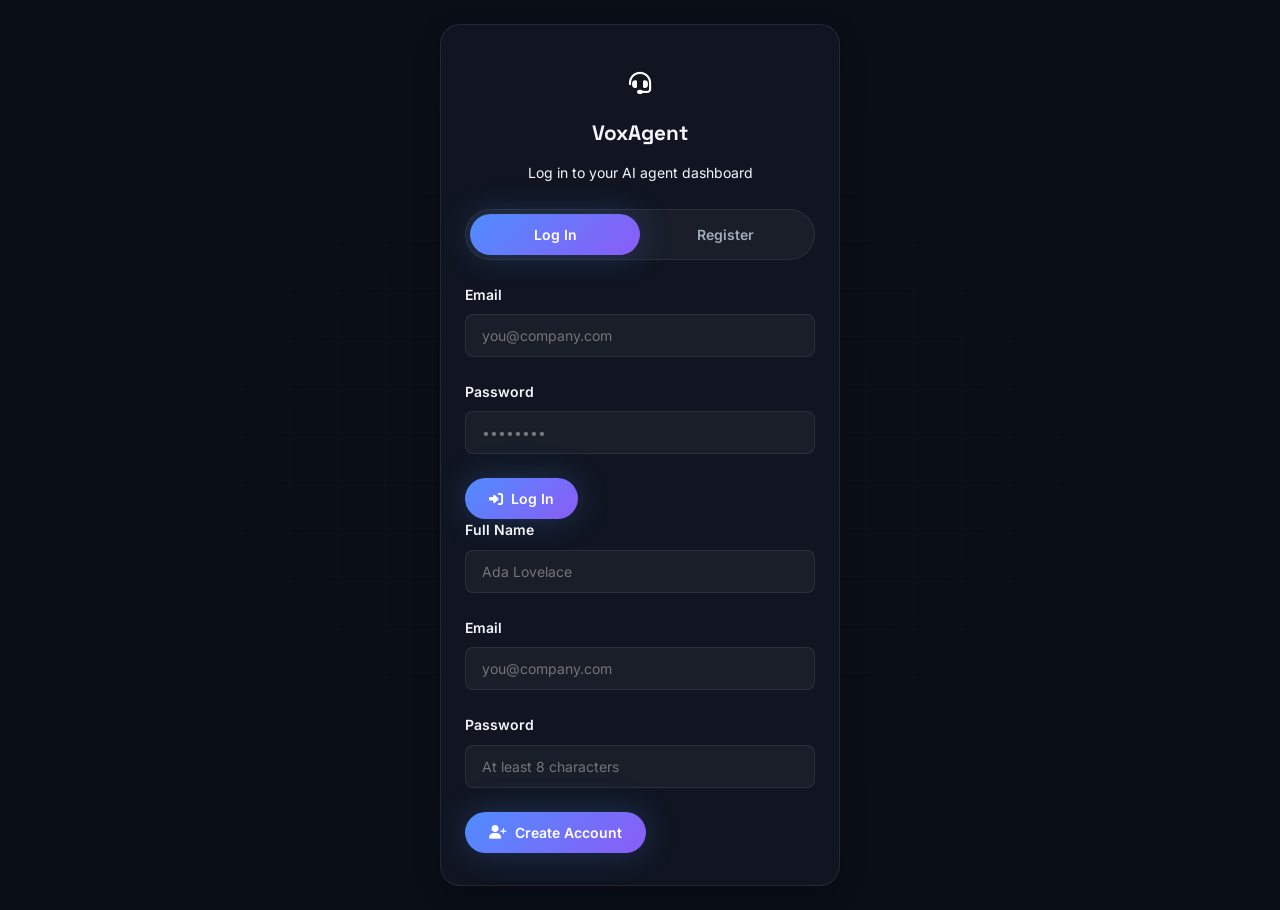
==== commit ed9553be: "Update latest VoxAgentAI code" ====
--- a/frontend/call-logs.html
+++ b/frontend/call-logs.html
@@ -326,6 +326,6 @@
 <script src="js/utils.js"></script>
 <script src="js/api.js"></script>
 <script src="js/app.js"></script>
-<script src="js/calls.js"></script>
+<script src="js/call_logs.js"></script>
 </body>
 </html>
